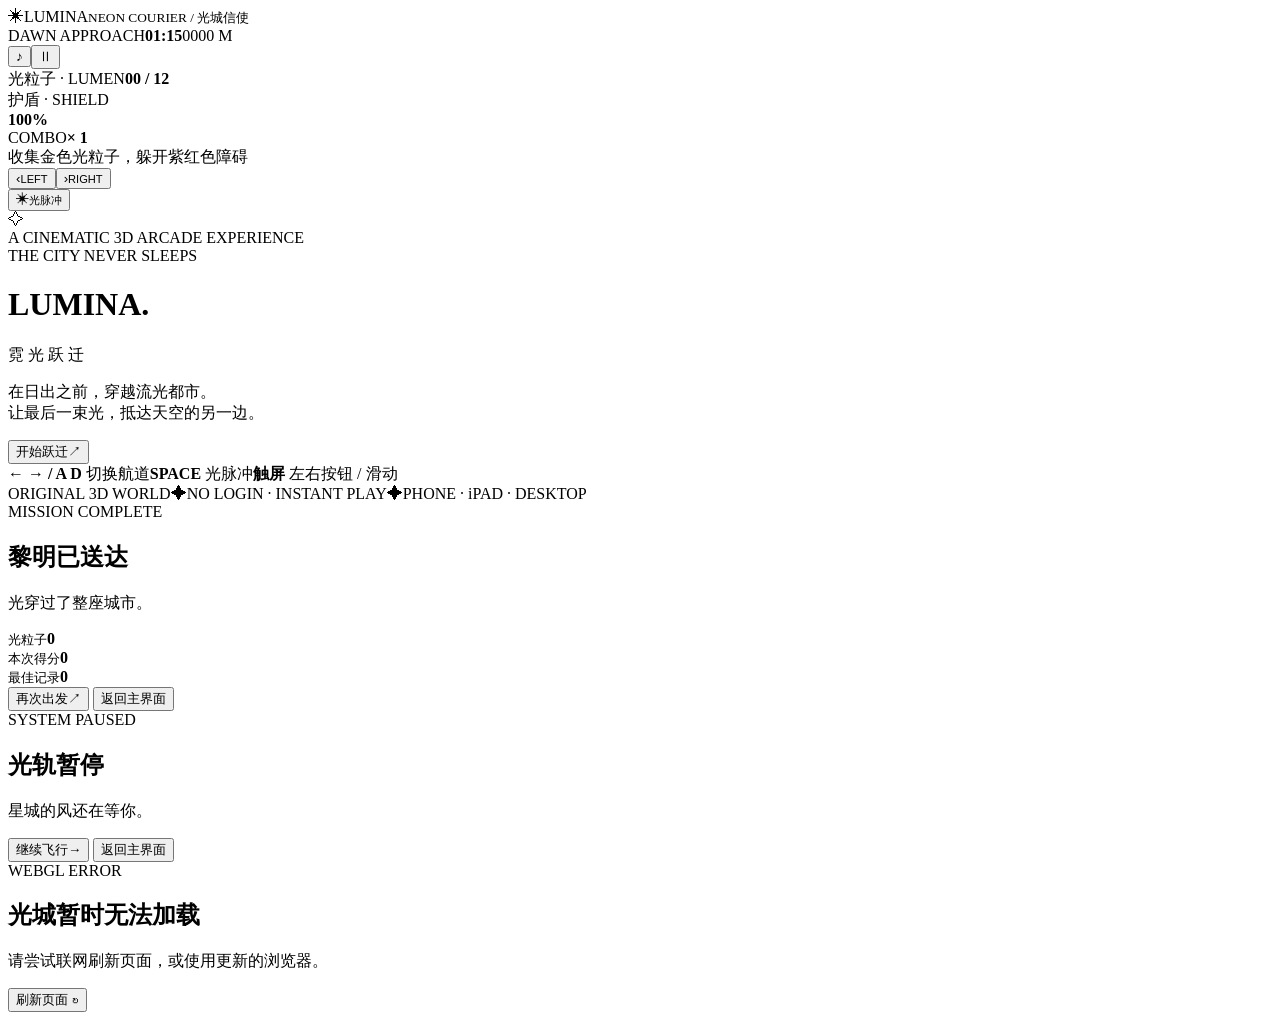
==== lumina-run/index.html @ 09c5398a "feat(lumina): cinematic responsive game shell" ====
<!doctype html>
<html lang="zh-CN">
<head>
<meta charset="utf-8">
<meta name="viewport" content="width=device-width,initial-scale=1,viewport-fit=cover,user-scalable=no">
<meta name="theme-color" content="#0c153e">
<meta name="description" content="LUMINA｜霓光跃迁：一款原创3D未来都市飞行小游戏。支持手机、iPad及电脑。">
<title>LUMINA — 霓光跃迁</title>
<link rel="stylesheet" href="./style.css">
</head>
<body>
<div id="world" aria-label="霓虹都市3D飞行场景"></div>
<div class="grain" aria-hidden="true"></div>
<div class="cinematic-bars" aria-hidden="true"></div>
<div id="impact" aria-hidden="true"></div>
<div id="hud" class="hidden">
  <div class="hud-top">
    <div class="hud-brand"><span class="brand-symbol">✳</span><span>LUMINA<small>NEON COURIER / 光城信使</small></span></div>
    <div class="hud-center"><span class="hud-kicker">DAWN APPROACH</span><strong id="timer">01:15</strong><span class="meters" id="distance">0000 M</span></div>
    <div class="hud-actions"><button id="sound" aria-label="切换声音" title="切换声音">♪</button><button id="pause" aria-label="暂停" title="暂停">Ⅱ</button></div>
  </div>
  <div class="hud-bottom">
    <div class="metrics">
      <div class="metric"><span class="metric-label">光粒子 · LUMEN</span><strong id="lumens">00 <span>/ 12</span></strong></div>
      <div class="metric vitality"><span class="metric-label">护盾 · SHIELD</span><div class="shield-track"><span id="shield-fill"></span></div><strong id="shield-num">100%</strong></div>
      <div class="metric combo"><span class="metric-label">COMBO</span><strong id="combo">× 1</strong></div>
    </div>
    <div class="progress"><div id="progress-fill"></div><div class="progress-light"></div></div>
  </div>
</div>
<div id="notification" class="hidden" aria-live="polite"></div>
<div id="hint" class="hidden" aria-live="polite">收集金色光粒子，躲开紫红色障碍</div>
<div id="touch" class="hidden" aria-label="手机操控按钮">
  <div class="direction"><button id="left" aria-label="向左变道"><span>‹</span><small>LEFT</small></button><button id="right" aria-label="向右变道"><span>›</span><small>RIGHT</small></button></div>
  <button id="pulse" aria-label="释放光脉冲"><span>✳</span><small>光脉冲</small><i id="pulse-ring"></i></button>
</div>
<div id="intro" class="overlay">
 <div class="intro-shine" aria-hidden="true"></div>
 <div class="intro-orbit" aria-hidden="true"><div class="orbit-a"></div><div class="orbit-b"></div><span>✧</span></div>
 <div class="intro-content">
  <div class="eyebrow"><i></i> A CINEMATIC 3D ARCADE EXPERIENCE <i></i></div>
  <div class="subtitle-top">THE CITY NEVER SLEEPS</div>
  <h1>LUM<span>I</span>NA<span class="dot">.</span></h1>
  <div class="cn-title">霓 光 跃 迁</div>
  <p class="story">在日出之前，穿越流光都市。<br>让最后一束光，抵达天空的另一边。</p>
  <button id="start" class="launch"><span>开始跃迁</span><span class="launch-arrow">↗</span></button>
  <div class="intro-guide"><span><b>← → / A D</b> 切换航道</span><span><b>SPACE</b> 光脉冲</span><span><b>触屏</b> 左右按钮 / 滑动</span></div>
  <div class="intro-footer"><span>ORIGINAL 3D WORLD</span><span class="sep">✦</span><span>NO LOGIN · INSTANT PLAY</span><span class="sep">✦</span><span>PHONE · iPAD · DESKTOP</span></div>
 </div>
</div>
<div id="result" class="overlay hidden">
 <div class="result-content">
  <span class="result-kicker" id="result-kicker">MISSION COMPLETE</span>
  <h2 id="result-title">黎明已送达</h2>
  <p id="result-desc">光穿过了整座城市。</p>
  <div class="result-stats">
    <div><small>光粒子</small><strong id="end-lumens">0</strong></div>
    <div><small>本次得分</small><strong id="end-score">0</strong></div>
    <div><small>最佳记录</small><strong id="end-best">0</strong></div>
  </div>
  <button class="launch" id="restart"><span>再次出发</span><span class="launch-arrow">↗</span></button>
  <button class="text-button" id="home">返回主界面</button>
 </div>
</div>
<div id="pause-screen" class="overlay hidden">
 <div class="pause-card">
  <div class="eyebrow">SYSTEM PAUSED</div><h2>光轨暂停</h2>
  <p>星城的风还在等你。</p>
  <button class="launch" id="resume"><span>继续飞行</span><span class="launch-arrow">→</span></button>
  <button class="text-button" id="quit">返回主界面</button>
 </div>
</div>
<div id="fatal" class="overlay hidden">
 <div class="pause-card"><div class="eyebrow">WEBGL ERROR</div><h2>光城暂时无法加载</h2><p id="fatal-message">请尝试联网刷新页面，或使用更新的浏览器。</p><button class="launch" onclick="location.reload()">刷新页面 ↻</button></div>
</div>
<script type="module" src="./game.js"></script>
</body>
</html>
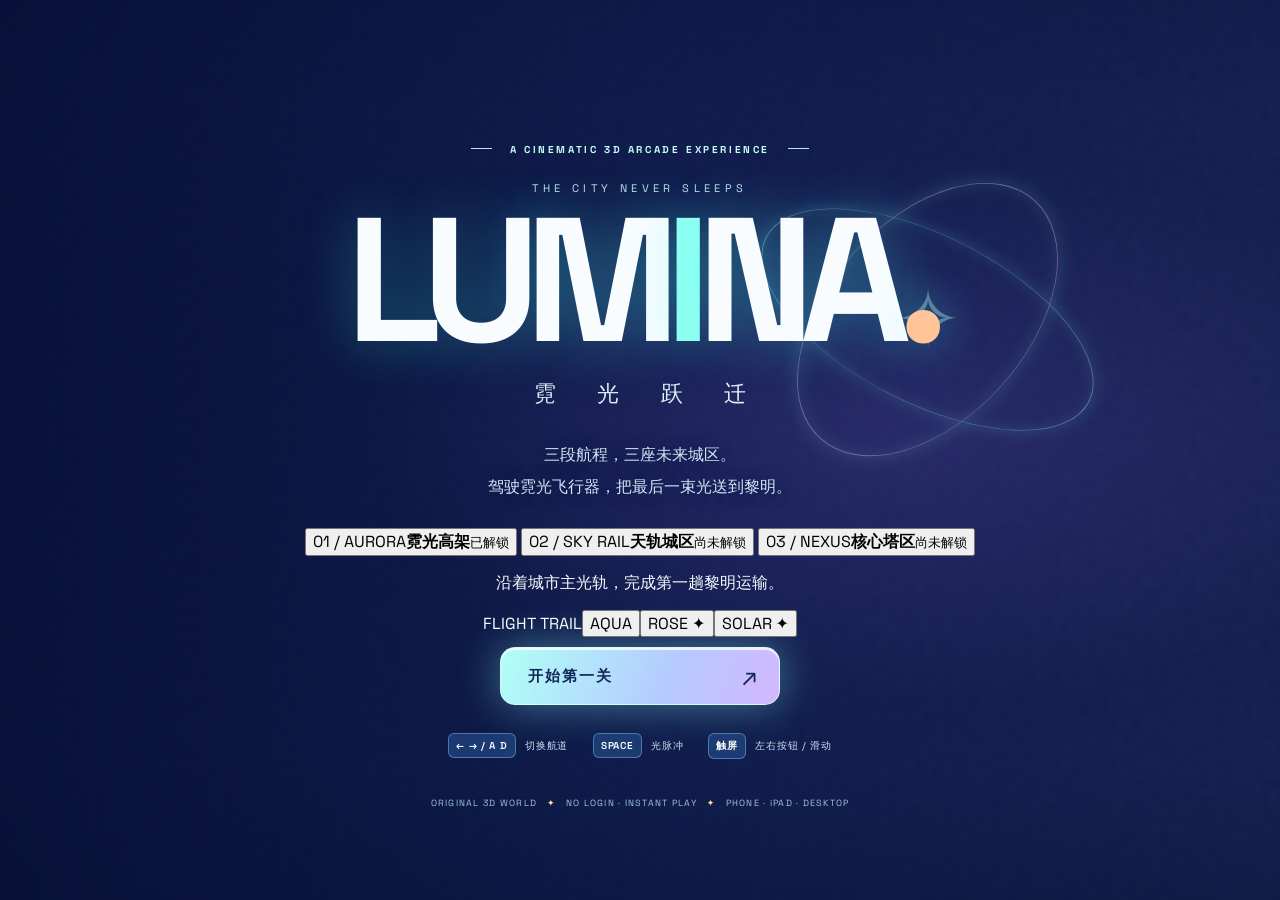
==== commit 6fb09128: "ui(lumina): level selection, mission rewards, S-rank panel and level continuation" ====
--- a/lumina-run/index.html
+++ b/lumina-run/index.html
@@ -16,7 +16,7 @@
 <div id="hud" class="hidden">
   <div class="hud-top">
     <div class="hud-brand"><span class="brand-symbol">✳</span><span>LUMINA<small>NEON COURIER / 光城信使</small></span></div>
-    <div class="hud-center"><span class="hud-kicker">DAWN APPROACH</span><strong id="timer">01:15</strong><span class="meters" id="distance">0000 M</span></div>
+    <div class="hud-center"><span class="hud-kicker" id="district-name">01 / AURORA CAUSEWAY</span><strong id="timer">01:15</strong><span class="meters" id="distance">0000 M</span></div>
     <div class="hud-actions"><button id="sound" aria-label="切换声音" title="切换声音">♪</button><button id="pause" aria-label="暂停" title="暂停">Ⅱ</button></div>
   </div>
   <div class="hud-bottom">
@@ -42,8 +42,15 @@
   <div class="subtitle-top">THE CITY NEVER SLEEPS</div>
   <h1>LUM<span>I</span>NA<span class="dot">.</span></h1>
   <div class="cn-title">霓 光 跃 迁</div>
-  <p class="story">在日出之前，穿越流光都市。<br>让最后一束光，抵达天空的另一边。</p>
-  <button id="start" class="launch"><span>开始跃迁</span><span class="launch-arrow">↗</span></button>
+  <p class="story">三段航程，三座未来城区。<br>驾驶霓光飞行器，把最后一束光送到黎明。</p>
+  <div id="stage-select" class="stage-select" aria-label="选择游戏关卡">
+    <button class="stage-card is-selected" data-stage="0"><span>01 / AURORA</span><strong>霓光高架</strong><small>已解锁</small></button>
+    <button class="stage-card" data-stage="1"><span>02 / SKY RAIL</span><strong>天轨城区</strong><small>尚未解锁</small></button>
+    <button class="stage-card" data-stage="2"><span>03 / NEXUS</span><strong>核心塔区</strong><small>尚未解锁</small></button>
+  </div>
+  <p id="stage-story" class="stage-story">沿着城市主光轨，完成第一趟黎明运输。</p>
+  <div class="trail-picker" aria-label="选择飞行器尾迹"><span>FLIGHT TRAIL</span><button data-trail="aqua" class="active">AQUA</button><button data-trail="rose">ROSE ✦</button><button data-trail="solar">SOLAR ✦</button></div>
+  <button id="start" class="launch"><span id="launch-label">开始第一关</span><span class="launch-arrow">↗</span></button>
   <div class="intro-guide"><span><b>← → / A D</b> 切换航道</span><span><b>SPACE</b> 光脉冲</span><span><b>触屏</b> 左右按钮 / 滑动</span></div>
   <div class="intro-footer"><span>ORIGINAL 3D WORLD</span><span class="sep">✦</span><span>NO LOGIN · INSTANT PLAY</span><span class="sep">✦</span><span>PHONE · iPAD · DESKTOP</span></div>
  </div>
@@ -51,14 +58,18 @@
 <div id="result" class="overlay hidden">
  <div class="result-content">
   <span class="result-kicker" id="result-kicker">MISSION COMPLETE</span>
+  <div class="level-stars" id="end-stars">☆ ☆ ☆</div>
+  <div class="rank" id="end-rank">A</div>
   <h2 id="result-title">黎明已送达</h2>
   <p id="result-desc">光穿过了整座城市。</p>
   <div class="result-stats">
     <div><small>光粒子</small><strong id="end-lumens">0</strong></div>
     <div><small>本次得分</small><strong id="end-score">0</strong></div>
+    <div><small>通关奖励</small><strong id="end-reward">—</strong></div>
     <div><small>最佳记录</small><strong id="end-best">0</strong></div>
   </div>
-  <button class="launch" id="restart"><span>再次出发</span><span class="launch-arrow">↗</span></button>
+  <button class="launch hidden" id="next-stage"><span>前往下一关</span><span class="launch-arrow">↗</span></button>
+  <button class="launch secondary-launch" id="restart"><span>重试本关</span><span class="launch-arrow">↻</span></button>
   <button class="text-button" id="home">返回主界面</button>
  </div>
 </div>
--- a/lumina-run/style.css
+++ b/lumina-run/style.css
@@ -0,0 +1,9 @@
+@import url('https://fonts.googleapis.com/css2?family=Space+Grotesk:wght@400;500;600;700&display=swap');
+:root{--white:#f8fcff;--cyan:#8cfff5;--gold:#ffe7b2;--pink:#ff8bcd;--ink:#081333;--mid:#162c60;--glass:rgba(19,35,80,.39)}
+*{box-sizing:border-box}html,body{margin:0;width:100%;height:100%;overflow:hidden;background:#131b4e;color:var(--white);font-family:'Space Grotesk',system-ui,-apple-system,'PingFang SC','Microsoft YaHei',sans-serif;user-select:none;-webkit-user-select:none}button{font:inherit;cursor:pointer;touch-action:manipulation;-webkit-tap-highlight-color:transparent}button:focus-visible{outline:2px solid #fff;outline-offset:4px}.hidden{display:none!important}#world{position:fixed;inset:0}#world canvas{width:100%;height:100%;display:block;touch-action:none}.grain{position:fixed;inset:0;pointer-events:none;z-index:2;opacity:.08;background-image:url("data:image/svg+xml,%3Csvg viewBox='0 0 180 180' xmlns='http://www.w3.org/2000/svg'%3E%3Cfilter id='n'%3E%3CfeTurbulence type='fractalNoise' baseFrequency='.55' numOctaves='3' stitchTiles='stitch'/%3E%3C/filter%3E%3Crect width='180' height='180' filter='url(%23n)' opacity='.75'/%3E%3C/svg%3E")}.cinematic-bars{position:fixed;inset:0;pointer-events:none;z-index:3;background:linear-gradient(180deg,rgba(8,18,58,.28),transparent 12%,transparent 85%,rgba(7,18,46,.38))}#impact{position:fixed;inset:0;pointer-events:none;z-index:29;opacity:0;background:radial-gradient(ellipse,rgba(255,78,165,.17),rgba(254,61,124,.54));transition:opacity .22s}#impact.on{opacity:1}#hud{position:fixed;inset:0;z-index:10;pointer-events:none;display:flex;flex-direction:column;justify-content:space-between;padding:clamp(13px,2.5vw,32px) clamp(14px,3.5vw,54px) max(20px,env(safe-area-inset-bottom))}#hud button{pointer-events:auto}.hud-top{display:flex;justify-content:space-between;align-items:flex-start;gap:15px}.hud-brand{display:flex;align-items:center;gap:10px;text-shadow:0 2px 14px #163478;font-size:clamp(17px,2.5vw,28px);letter-spacing:.18em;font-weight:700}.hud-brand small{display:block;font-size:9px;letter-spacing:.22em;font-weight:500;color:#bedaf1;margin-top:3px}.brand-symbol{font-size:32px;color:var(--cyan);text-shadow:0 0 22px #66fff8}.hud-center{text-align:center;display:flex;flex-direction:column;align-items:center;gap:1px;background:rgba(17,33,77,.25);border:1px solid rgba(180,241,255,.16);padding:8px 28px 10px;border-radius:14px;backdrop-filter:blur(10px)}.hud-kicker{font-size:9px;letter-spacing:.28em;color:#ccefff}.hud-center strong{font-size:clamp(22px,3vw,39px);font-variant-numeric:tabular-nums;line-height:1.08}.meters{font-size:10px;letter-spacing:.2em;color:#b5dbe8}.hud-actions{display:flex;gap:8px}.hud-actions button{width:45px;height:45px;border-radius:12px;border:1px solid rgba(185,237,255,.42);color:white;background:rgba(17,38,86,.47);backdrop-filter:blur(12px);font-size:20px;transition:.2s}.hud-actions button:hover{background:rgba(89,135,185,.5)}.hud-bottom{width:min(720px,100%);align-self:center}.metrics{display:flex;justify-content:space-between;align-items:end;gap:15px;padding:0 6px 15px}.metric{min-width:70px;display:flex;flex-direction:column;gap:7px;text-shadow:0 2px 9px #0b2458}.metric-label{font-size:10px;letter-spacing:.16em;color:#d3e4fa;white-space:nowrap}.metric strong{font-size:23px;font-variant-numeric:tabular-nums}.metric strong span{font-size:12px;color:#cce5ed}.vitality{min-width:180px}.shield-track{width:100%;height:7px;border-radius:10px;overflow:hidden;background:rgba(10,25,60,.52);border:1px solid rgba(181,241,255,.36)}#shield-fill{display:block;height:100%;width:100%;background:linear-gradient(90deg,#62d4ff,#b9fff5);box-shadow:0 0 15px #9fffff;transition:width .26s}.vitality strong{font-size:14px}.combo strong{color:#ffdc93}.progress{height:4px;position:relative;background:rgba(15,41,82,.66);border-radius:5px;box-shadow:0 0 14px rgba(112,242,255,.22)}#progress-fill{width:0;height:100%;background:linear-gradient(90deg,#73dfff,#91fff5,#ffe6c2);border-radius:5px;box-shadow:0 0 17px #a4fff5}.progress-light{position:absolute;top:-2px;bottom:-2px;left:0;width:6px;filter:blur(2px);background:white;box-shadow:0 0 19px white;transform:translateX(-50%)}#notification{z-index:18;position:fixed;top:24%;left:50%;transform:translateX(-50%);width:max-content;max-width:92vw;padding:10px 25px;text-align:center;border:1px solid rgba(153,255,255,.6);border-radius:90px;box-shadow:0 0 45px rgba(72,255,253,.2);background:rgba(18,43,91,.55);backdrop-filter:blur(14px);font-size:13px;letter-spacing:.11em}#hint{position:fixed;z-index:8;top:18%;left:50%;transform:translateX(-50%);font-size:11px;letter-spacing:.16em;color:#e0f5ff;text-shadow:0 0 18px #1d93cf;text-align:center;pointer-events:none;white-space:nowrap}
+.overlay{position:fixed;inset:0;z-index:25;display:grid;place-items:center;text-align:center;overflow-y:auto;overflow-x:hidden;padding:25px 20px env(safe-area-inset-bottom);background:linear-gradient(90deg,rgba(5,15,46,.82),rgba(6,22,64,.43) 54%,rgba(10,30,84,.25));backdrop-filter:blur(5px)}#intro{background:linear-gradient(90deg,rgba(6,16,54,.87),rgba(8,26,72,.44) 52%,rgba(19,47,92,.14));backdrop-filter:blur(2.5px)}.intro-content{position:relative;z-index:2;max-width:800px;padding-top:3vh}.eyebrow{font-size:10px;font-weight:700;letter-spacing:.26em;color:#c7fdf8}.eyebrow i{display:inline-block;width:21px;height:1px;background:#b7eaf1;vertical-align:middle;margin:0 12px 3px}.subtitle-top{font-size:11px;letter-spacing:.4em;color:#bfe1eb;margin:25px 0 0}h1{font-size:clamp(72px,16vw,176px);letter-spacing:-.085em;line-height:.97;font-weight:700;text-shadow:0 0 55px rgba(69,255,243,.33);margin:0}.intro-content h1 span:not(.dot){color:#8ffff2}.intro-content h1 .dot{color:#ffc599}.cn-title{letter-spacing:.8em;margin-top:14px;font-size:clamp(14px,2.2vw,22px);text-indent:.8em;color:#e0f1fa}.story{font-size:clamp(13px,1.6vw,16px);line-height:2;color:#d2e4f5;margin:30px 0 25px;text-shadow:0 1px 15px #051a42}.launch{display:flex;align-items:center;justify-content:space-between;margin:10px auto;min-width:min(280px,88vw);height:58px;padding:0 20px 0 27px;border:1px solid rgba(225,255,252,.85);border-radius:15px;background:linear-gradient(110deg,#b1fff6,#b5caff 60%,#d2b7ff);color:#12285a;font-weight:700;letter-spacing:.14em;font-size:15px;box-shadow:0 0 42px rgba(133,250,255,.42),inset 0 2px 1px rgba(255,255,255,.8);transition:transform .23s,box-shadow .23s}.launch:hover{transform:translateY(-3px);box-shadow:0 0 60px #8ffef1a3}.launch:active{transform:translateY(1px)}.launch-arrow{font-size:25px;font-weight:400}.intro-guide{display:flex;flex-wrap:wrap;justify-content:center;gap:10px 25px;margin-top:28px;font-size:10px;letter-spacing:.07em;color:#cbdff1}.intro-guide b{color:#fff;background:#254c88aa;border:1px solid #9de5ff5f;border-radius:6px;padding:5px 7px;display:inline-block;margin-right:6px;font-weight:600}.intro-footer{display:flex;flex-wrap:wrap;justify-content:center;gap:10px;position:relative;margin-top:38px;font-size:9px;letter-spacing:.14em;color:#a3c3da}.intro-footer .sep{color:#ffe1a0}.intro-orbit{position:absolute;right:11vw;top:12vh;width:min(33vw,460px);aspect-ratio:1;border-radius:50%;opacity:.4;pointer-events:none;animation:orbitIdle 36s linear infinite}.intro-orbit>span{font-size:80px;display:grid;place-items:center;height:100%;color:#b8fff9;text-shadow:0 0 38px #75fff2}.orbit-a,.orbit-b{position:absolute;inset:7%;border:1px solid #9effff;border-radius:50%;box-shadow:0 0 25px #80ffff65,inset 0 0 22px #93f6ff48;transform:rotate(27deg) scaleY(.46)}.orbit-b{inset:12%;border-color:#ffc2ef;transform:rotate(-48deg) scaleY(.62)}@keyframes orbitIdle{to{transform:rotate(360deg)}}.intro-shine{position:absolute;inset:0;background:radial-gradient(ellipse at 70% 48%,rgba(163,112,255,.15),transparent 42%);pointer-events:none}
+#result{background:linear-gradient(135deg,rgba(15,29,79,.82),rgba(73,41,111,.63));backdrop-filter:blur(8px)}.result-content,.pause-card{width:min(520px,95vw);padding:45px 35px;border-radius:24px;background:linear-gradient(145deg,rgba(37,66,127,.62),rgba(37,40,91,.5));border:1px solid rgba(182,252,255,.43);box-shadow:0 25px 110px #070e4e9c,0 0 50px #5ad2ff30;backdrop-filter:blur(24px)}.result-kicker{font-size:11px;letter-spacing:.3em;color:#b5fff6}.result-content h2,.pause-card h2{font-size:clamp(30px,5vw,58px);margin:12px 0 10px;font-weight:700}.result-content p,.pause-card p{font-size:14px;color:#d2e7f5;line-height:1.8}.result-stats{display:flex;justify-content:space-around;margin:33px 0;gap:10px}.result-stats>div{display:flex;flex-direction:column;gap:7px}.result-stats small{font-size:10px;letter-spacing:.15em;color:#c7d9ea}.result-stats strong{font-size:29px;color:#a7fff9;font-variant-numeric:tabular-nums}.text-button{margin:14px auto 0;background:none;border:0;color:#d7eff6;letter-spacing:.16em;text-decoration:underline;text-underline-offset:5px;padding:12px 20px}.pause-card h2{font-size:43px}
+#touch{position:fixed;z-index:12;inset:auto 0 32px;display:flex;align-items:flex-end;justify-content:space-between;padding:0 max(18px,env(safe-area-inset-right)) max(0px,env(safe-area-inset-bottom)) max(18px,env(safe-area-inset-left));pointer-events:none}.direction{display:flex;gap:12px}#touch button{pointer-events:auto;position:relative;display:flex;flex-direction:column;justify-content:center;align-items:center;gap:0;width:70px;height:70px;border-radius:20px;border:1px solid rgba(179,251,255,.8);color:white;background:linear-gradient(155deg,rgba(60,122,189,.62),rgba(35,55,120,.6));backdrop-filter:blur(14px);box-shadow:0 0 26px #6bfafa40,inset 0 1px 3px #ffffff50}#touch button span{font-size:35px;line-height:.8;font-weight:400}#touch button small{font-size:8px;letter-spacing:.12em;margin-top:7px;color:#e1f4ff}#touch #pulse{height:84px;width:84px;border-radius:50%;border-color:#ffe1b7;box-shadow:0 0 35px #ffe4c73c}#pulse span{color:#ffeaca;font-size:32px!important}#pulse small{font-size:10px!important}#pulse-ring{pointer-events:none;position:absolute;inset:5px;border:2px dashed #e4e0ffc0;border-radius:50%;transition:opacity .3s}#pulse.cooling{opacity:.5}
+@media(pointer:fine){#touch{display:none!important}}@media(max-width:700px){#hud{padding:12px 14px max(16px,env(safe-area-inset-bottom))}.hud-brand{font-size:14px;gap:5px}.brand-symbol{font-size:24px}.hud-brand small{font-size:6px;letter-spacing:.12em}.hud-center{padding:7px 12px}.hud-kicker{font-size:7px}.hud-center strong{font-size:21px}.meters{font-size:8px}.hud-actions button{height:34px;width:34px;font-size:17px}.metrics{gap:6px;padding-bottom:10px}.metric-label{font-size:8px}.metric strong{font-size:18px}.vitality{min-width:110px}.vitality strong{font-size:12px}.combo{display:none}.hud-bottom{margin-bottom:105px}#hint{top:17%;font-size:10px;max-width:95vw;white-space:normal}.intro-content{padding-top:0}.intro-content h1{font-size:clamp(65px,16vw,120px)}.eyebrow{font-size:8px;letter-spacing:.12em}.eyebrow i{margin:0 5px 3px;width:12px}.intro-orbit{right:-17vw;top:15vh;opacity:.25;width:77vw}.intro-footer{font-size:7px}.intro-guide{gap:13px;font-size:9px}.story{margin:25px 0 22px}#touch{bottom:18px}.direction{gap:8px}#touch button{height:63px;width:63px;border-radius:17px}#touch #pulse{height:71px;width:71px}.result-content,.pause-card{padding:34px 22px}.hud-actions{gap:4px}}
+@media(max-height:550px){.intro-content h1{font-size:clamp(65px,14vh,110px)}.story{margin:8px 0}.subtitle-top{margin:8px 0}.cn-title{margin-top:5px}.intro-guide{margin-top:12px}.intro-footer{margin-top:10px}.launch{height:48px}.hud-bottom{margin-bottom:0}.metrics{padding-bottom:5px}#touch{bottom:6px}#touch button{width:55px;height:55px}#touch #pulse{width:65px;height:65px}#notification{top:23%}}
+@media(prefers-reduced-motion:reduce){*,*:before,*:after{animation-duration:.001ms!important;transition-duration:.001ms!important}}
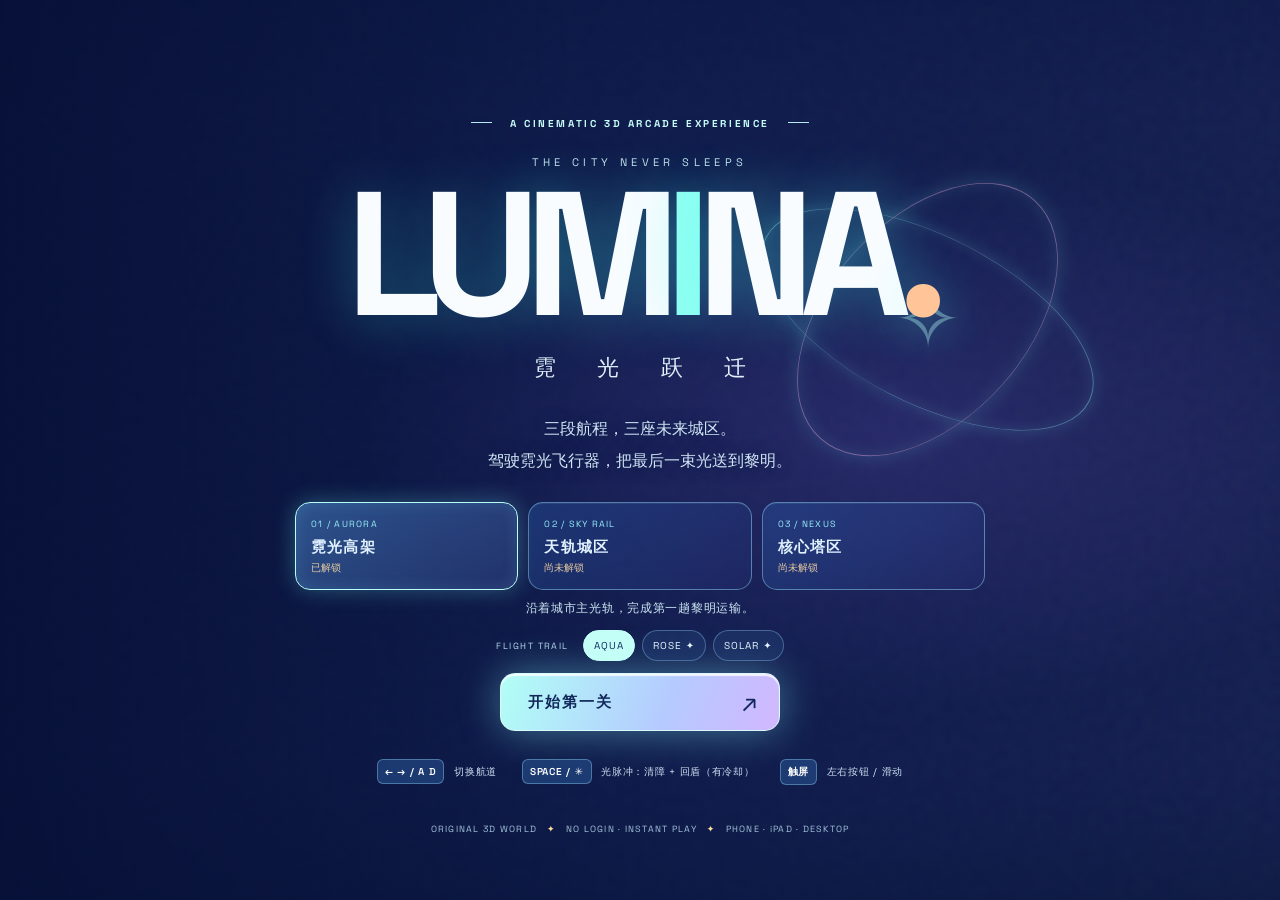
==== commit 80a6475f: "ui: explain light pulse and display readiness, add on-screen blast layers" ====
--- a/lumina-run/index.html
+++ b/lumina-run/index.html
@@ -13,6 +13,7 @@
 <div class="grain" aria-hidden="true"></div>
 <div class="cinematic-bars" aria-hidden="true"></div>
 <div id="impact" aria-hidden="true"></div>
+<div id="pulse-fx" aria-hidden="true"><span class="pulse-wave pulse-wave-one"></span><span class="pulse-wave pulse-wave-two"></span><span class="pulse-gleam"></span></div>
 <div id="hud" class="hidden">
   <div class="hud-top">
     <div class="hud-brand"><span class="brand-symbol">✳</span><span>LUMINA<small>NEON COURIER / 光城信使</small></span></div>
@@ -29,10 +30,10 @@
   </div>
 </div>
 <div id="notification" class="hidden" aria-live="polite"></div>
-<div id="hint" class="hidden" aria-live="polite">收集金色光粒子，躲开紫红色障碍</div>
+<div id="hint" class="hidden" aria-live="polite">✳ 光脉冲：清除前方所有航道的障碍，并回复20%护盾</div>
 <div id="touch" class="hidden" aria-label="手机操控按钮">
   <div class="direction"><button id="left" aria-label="向左变道"><span>‹</span><small>LEFT</small></button><button id="right" aria-label="向右变道"><span>›</span><small>RIGHT</small></button></div>
-  <button id="pulse" aria-label="释放光脉冲"><span>✳</span><small>光脉冲</small><i id="pulse-ring"></i></button>
+  <div class="pulse-stack"><div id="pulse-legend" class="pulse-legend">清障 + 回盾</div><button id="pulse" aria-label="光脉冲：清除前方障碍并回复20%护盾"><span>✳</span><small>光脉冲</small><b id="pulse-charge">READY</b><i id="pulse-ring"></i></button></div>
 </div>
 <div id="intro" class="overlay">
  <div class="intro-shine" aria-hidden="true"></div>
@@ -51,7 +52,7 @@
   <p id="stage-story" class="stage-story">沿着城市主光轨，完成第一趟黎明运输。</p>
   <div class="trail-picker" aria-label="选择飞行器尾迹"><span>FLIGHT TRAIL</span><button data-trail="aqua" class="active">AQUA</button><button data-trail="rose">ROSE ✦</button><button data-trail="solar">SOLAR ✦</button></div>
   <button id="start" class="launch"><span id="launch-label">开始第一关</span><span class="launch-arrow">↗</span></button>
-  <div class="intro-guide"><span><b>← → / A D</b> 切换航道</span><span><b>SPACE</b> 光脉冲</span><span><b>触屏</b> 左右按钮 / 滑动</span></div>
+  <div class="intro-guide"><span><b>← → / A D</b> 切换航道</span><span><b>SPACE / ✳</b> 光脉冲：清障 + 回盾（有冷却）</span><span><b>触屏</b> 左右按钮 / 滑动</span></div>
   <div class="intro-footer"><span>ORIGINAL 3D WORLD</span><span class="sep">✦</span><span>NO LOGIN · INSTANT PLAY</span><span class="sep">✦</span><span>PHONE · iPAD · DESKTOP</span></div>
  </div>
 </div>
@@ -76,7 +77,7 @@
 <div id="pause-screen" class="overlay hidden">
  <div class="pause-card">
   <div class="eyebrow">SYSTEM PAUSED</div><h2>光轨暂停</h2>
-  <p>星城的风还在等你。</p>
+  <p>星城的风还在等你。</p><p class="pulse-explainer"><strong>✳ 光脉冲</strong>：一次清除前方约100米内三条航道的无人机，并恢复20%护盾。使用后需要冷却。屏幕震动与音效会提示释放效果。</p>
   <button class="launch" id="resume"><span>继续飞行</span><span class="launch-arrow">→</span></button>
   <button class="text-button" id="quit">返回主界面</button>
  </div>
--- a/lumina-run/style.css
+++ b/lumina-run/style.css
@@ -7,3 +7,76 @@
 @media(pointer:fine){#touch{display:none!important}}@media(max-width:700px){#hud{padding:12px 14px max(16px,env(safe-area-inset-bottom))}.hud-brand{font-size:14px;gap:5px}.brand-symbol{font-size:24px}.hud-brand small{font-size:6px;letter-spacing:.12em}.hud-center{padding:7px 12px}.hud-kicker{font-size:7px}.hud-center strong{font-size:21px}.meters{font-size:8px}.hud-actions button{height:34px;width:34px;font-size:17px}.metrics{gap:6px;padding-bottom:10px}.metric-label{font-size:8px}.metric strong{font-size:18px}.vitality{min-width:110px}.vitality strong{font-size:12px}.combo{display:none}.hud-bottom{margin-bottom:105px}#hint{top:17%;font-size:10px;max-width:95vw;white-space:normal}.intro-content{padding-top:0}.intro-content h1{font-size:clamp(65px,16vw,120px)}.eyebrow{font-size:8px;letter-spacing:.12em}.eyebrow i{margin:0 5px 3px;width:12px}.intro-orbit{right:-17vw;top:15vh;opacity:.25;width:77vw}.intro-footer{font-size:7px}.intro-guide{gap:13px;font-size:9px}.story{margin:25px 0 22px}#touch{bottom:18px}.direction{gap:8px}#touch button{height:63px;width:63px;border-radius:17px}#touch #pulse{height:71px;width:71px}.result-content,.pause-card{padding:34px 22px}.hud-actions{gap:4px}}
 @media(max-height:550px){.intro-content h1{font-size:clamp(65px,14vh,110px)}.story{margin:8px 0}.subtitle-top{margin:8px 0}.cn-title{margin-top:5px}.intro-guide{margin-top:12px}.intro-footer{margin-top:10px}.launch{height:48px}.hud-bottom{margin-bottom:0}.metrics{padding-bottom:5px}#touch{bottom:6px}#touch button{width:55px;height:55px}#touch #pulse{width:65px;height:65px}#notification{top:23%}}
 @media(prefers-reduced-motion:reduce){*,*:before,*:after{animation-duration:.001ms!important;transition-duration:.001ms!important}}
+
+/* LUMINA 2.0 — staged game design and mobile ergonomic controls */
+:root{--s2-primary:#bbfff6;--s2-line:#80e6ff}
+.stage-select{display:grid;grid-template-columns:repeat(3,minmax(0,1fr));gap:10px;margin:15px auto 10px;width:min(690px,92vw)}
+.stage-card{position:relative;text-align:left;min-height:88px;padding:13px 15px 12px;border:1px solid rgba(158,231,255,.44);border-radius:15px;color:#e0f2ff;background:linear-gradient(140deg,rgba(38,79,151,.5),rgba(33,42,104,.56));backdrop-filter:blur(15px);box-shadow:inset 0 1px 0 #a6deff18;transition:border-color .2s,background .2s,transform .2s}
+.stage-card:hover:not(:disabled){transform:translateY(-3px);border-color:#b8ffff}
+.stage-card.is-selected{border-color:#b8fff8;box-shadow:0 0 22px #70fffa48,inset 0 0 15px #78e6ff21;background:linear-gradient(145deg,rgba(65,115,180,.67),rgba(44,61,122,.68))}
+.stage-card:disabled{opacity:.5;cursor:default}
+.stage-card span{display:block;font-size:9px;letter-spacing:.14em;color:#97eefa}
+.stage-card strong{display:block;font-weight:600;font-size:15px;letter-spacing:.08em;margin:7px 0 4px}
+.stage-card small{display:block;font-size:10px;color:#e7cba3}
+.stage-story{font-size:12px;color:#cce7f4;letter-spacing:.06em;margin:8px auto 12px;min-height:18px}
+.trail-picker{display:flex;justify-content:center;align-items:center;gap:7px;flex-wrap:wrap;margin:10px 0 12px}
+.trail-picker span{font-size:9px;letter-spacing:.16em;color:#b2d7ea;margin-right:7px}
+.trail-picker button{min-height:31px;padding:4px 10px;border-radius:50px;border:1px solid #87bde766;background:#20396e99;color:#e5f5fe;font-size:10px;letter-spacing:.1em}
+.trail-picker button.active{color:#112f65;background:#c4fff7;border-color:#c4fff7}
+.trail-picker button:disabled{opacity:.52;cursor:not-allowed}
+.secondary-launch{background:rgba(37,58,117,.52);border-color:#94d7ef;color:#e3f9ff;box-shadow:0 0 18px #90cfff1b}
+.level-stars{font-size:24px;letter-spacing:.3em;color:#ffe3a6;margin:12px 0 3px;text-shadow:0 0 17px #ffd8a68a}
+.rank{position:relative;width:77px;height:77px;display:grid;place-items:center;margin:13px auto 3px;border-radius:50%;border:2px solid #b9fff4;color:#f9ffff;font-family:Georgia,serif;font-style:italic;font-size:48px;text-shadow:0 0 23px #84fcff;box-shadow:0 0 30px #95fff74a,inset 0 0 22px #9af8ff37}
+.result-stats{margin:17px 0}
+#touch{position:fixed;inset:auto 0 0;height:206px;display:block;pointer-events:none;padding:0!important}
+#touch .direction{display:contents}
+#touch #left,#touch #right{position:absolute;bottom:calc(22px + env(safe-area-inset-bottom));top:auto}
+#touch #left{left:max(17px,env(safe-area-inset-left))}
+#touch #right{right:max(17px,env(safe-area-inset-right))}
+#touch #pulse{position:absolute;bottom:calc(107px + env(safe-area-inset-bottom));right:max(17px,env(safe-area-inset-right))}
+#touch button{touch-action:none}
+#touch button:active{transform:scale(.96);filter:brightness(1.3)}
+#touch #pulse:after{content:"";position:absolute;inset:-7px;border:1px solid #ffddb0a8;border-radius:50%;box-shadow:0 0 23px #fff5c542;pointer-events:none}
+.hud-center{border:1px solid #cdf3ff6b;box-shadow:0 0 22px #80e1ff23,inset 0 0 18px #9adfff16}
+.hud-brand{filter:drop-shadow(0 0 14px #9cfff74e)}
+#progress-fill{box-shadow:0 0 24px #b2fff9}
+.metric strong{filter:drop-shadow(0 0 8px #e5faff4e)}
+#notification{animation:noticePop .2s ease-out}
+@keyframes noticePop{from{opacity:0;transform:translate(-50%,13px) scale(.9)}to{opacity:1;transform:translate(-50%,0) scale(1)}}
+@media(max-width:700px){
+ .stage-select{gap:5px;width:min(98vw,560px)}
+ .stage-card{min-height:75px;padding:9px 7px;border-radius:9px}
+ .stage-card span{font-size:7px}
+ .stage-card strong{font-size:11px;white-space:nowrap}
+ .stage-card small{font-size:8px}
+ .trail-picker{margin:6px auto}
+ .trail-picker span{font-size:8px}
+ .trail-picker button{font-size:8px;padding:4px 8px}
+ .stage-story{font-size:10px}
+ #touch #left,#touch #right{bottom:calc(16px + env(safe-area-inset-bottom))}
+ #touch #pulse{bottom:calc(94px + env(safe-area-inset-bottom))}
+ #hud .hud-bottom{margin-bottom:113px}
+ .result-stats strong{font-size:20px}
+}
+@media(max-height:600px){
+ #intro .intro-content{padding-top:12px}
+ #intro .subtitle-top{margin-top:5px}
+ #intro h1{font-size:clamp(48px,12vh,82px)}
+ #intro .story{margin:7px auto;font-size:11px}
+ #intro .cn-title{margin-top:2px}
+ #intro .stage-select{margin:8px auto 5px}
+ #intro .stage-card{min-height:57px;padding:6px 8px}
+ #intro .stage-card strong{margin:2px 0;font-size:11px}
+ #intro .intro-guide,#intro .intro-footer{margin-top:6px}
+ #intro .launch{height:42px;margin:5px auto}
+ #touch #pulse{bottom:calc(77px + env(safe-area-inset-bottom))}
+ #touch #left,#touch #right{bottom:calc(10px + env(safe-area-inset-bottom))}
+ #hud .hud-bottom{margin-bottom:0}
+}
+@media(max-width:390px){.stage-card strong{font-size:10px}.intro-guide{display:none}.intro-content h1{font-size:65px}}
+
+/* Portrait gameplay: give HUD a safe zone above the stacked action buttons. */
+@media(max-width:700px) and (orientation:portrait){
+ #hud .hud-bottom{margin-bottom:205px!important}
+ #hint{top:15%;font-size:10px}
+}
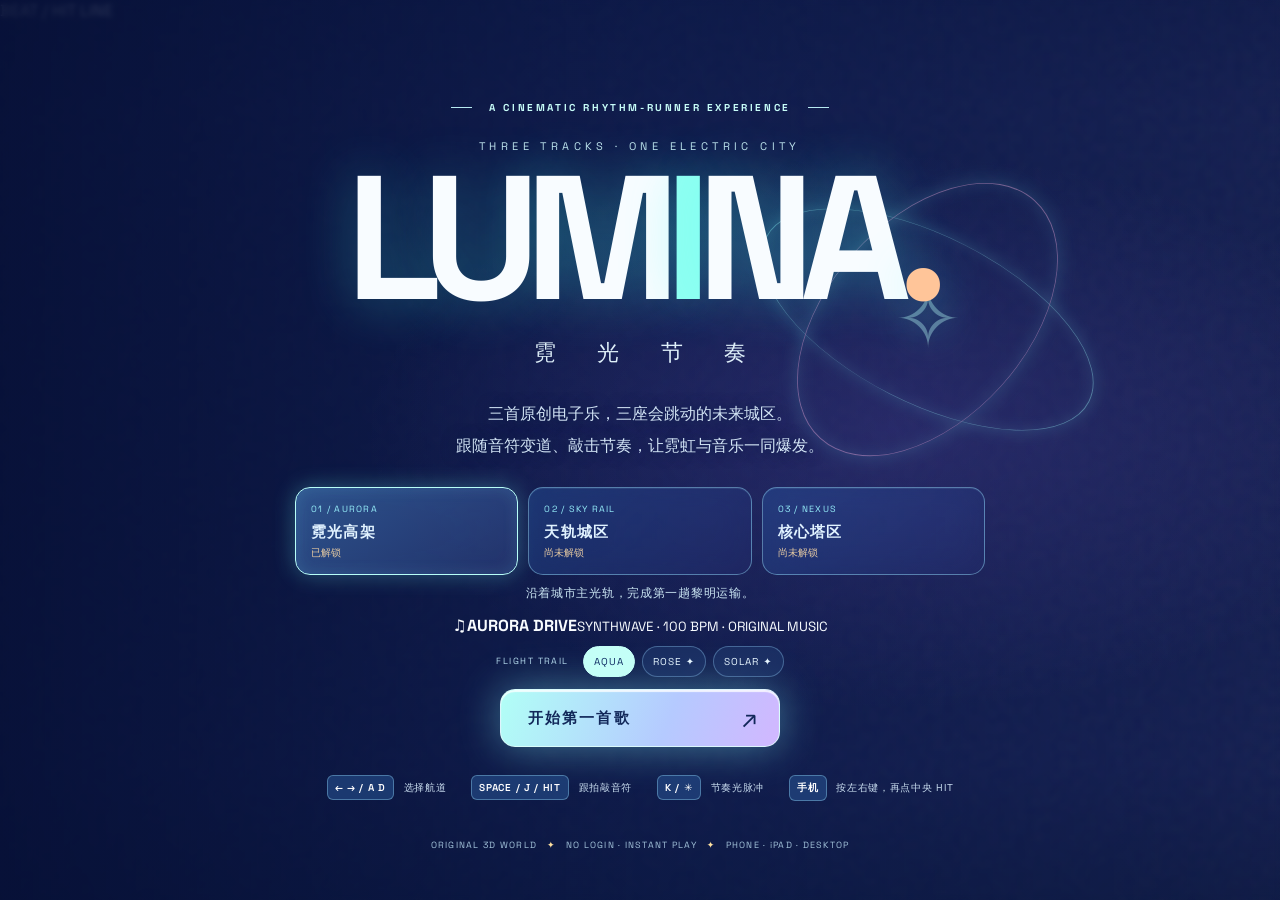
==== commit c42ce43f: "ui(beatshift): rhythm-game title, track selector, judgement HUD and HIT control" ====
--- a/lumina-run/index.html
+++ b/lumina-run/index.html
@@ -4,8 +4,8 @@
 <meta charset="utf-8">
 <meta name="viewport" content="width=device-width,initial-scale=1,viewport-fit=cover,user-scalable=no">
 <meta name="theme-color" content="#0c153e">
-<meta name="description" content="LUMINA｜霓光跃迁：一款原创3D未来都市飞行小游戏。支持手机、iPad及电脑。">
-<title>LUMINA — 霓光跃迁</title>
+<meta name="description" content="LUMINA BEATSHIFT：三首原创电子乐、音符判定、3D霓虹都市、手机和电脑可玩的节奏游戏。">
+<title>LUMINA 3.0 BEATSHIFT — 霓光节奏</title>
 <link rel="stylesheet" href="./style.css">
 </head>
 <body>
@@ -14,45 +14,51 @@
 <div class="cinematic-bars" aria-hidden="true"></div>
 <div id="impact" aria-hidden="true"></div>
 <div id="pulse-fx" aria-hidden="true"><span class="pulse-wave pulse-wave-one"></span><span class="pulse-wave pulse-wave-two"></span><span class="pulse-gleam"></span></div>
+<div id="beat-screen-flash" aria-hidden="true"></div>
 <div id="hud" class="hidden">
   <div class="hud-top">
     <div class="hud-brand"><span class="brand-symbol">✳</span><span>LUMINA<small>NEON COURIER / 光城信使</small></span></div>
-    <div class="hud-center"><span class="hud-kicker" id="district-name">01 / AURORA CAUSEWAY</span><strong id="timer">01:15</strong><span class="meters" id="distance">0000 M</span></div>
+    <div class="hud-center"><span class="hud-kicker" id="district-name">AURORA DRIVE / 100 BPM</span><strong id="timer">00:47</strong><span class="meters" id="distance">SYNTHWAVE</span></div>
     <div class="hud-actions"><button id="sound" aria-label="切换声音" title="切换声音">♪</button><button id="pause" aria-label="暂停" title="暂停">Ⅱ</button></div>
   </div>
   <div class="hud-bottom">
     <div class="metrics">
-      <div class="metric"><span class="metric-label">光粒子 · LUMEN</span><strong id="lumens">00 <span>/ 12</span></strong></div>
-      <div class="metric vitality"><span class="metric-label">护盾 · SHIELD</span><div class="shield-track"><span id="shield-fill"></span></div><strong id="shield-num">100%</strong></div>
-      <div class="metric combo"><span class="metric-label">COMBO</span><strong id="combo">× 1</strong></div>
+      <div class="metric"><span class="metric-label">音符命中 · NOTES</span><strong id="lumens">00 <span>/ 40</span></strong></div>
+      <div class="metric vitality"><span class="metric-label">同步能量 · SYNC</span><div class="shield-track"><span id="shield-fill"></span></div><strong id="shield-num">100%</strong></div>
+      <div class="metric combo"><span class="metric-label">COMBO</span><strong id="combo">× 0</strong></div>
     </div>
+    <div class="fever-meter"><span id="fever-label">FEVER ENERGY</span><div class="fever-track"><i id="fever-fill"></i></div></div>
     <div class="progress"><div id="progress-fill"></div><div class="progress-light"></div></div>
   </div>
 </div>
+<div id="beat-judge" class="hidden" aria-live="polite"><strong id="judge-word">PERFECT</strong><span id="judge-ms">± 00 ms</span></div>
+<div id="beat-line" aria-hidden="true"><div class="beatline-marker"></div><div class="beatline-label">BEAT / HIT LINE</div></div>
 <div id="notification" class="hidden" aria-live="polite"></div>
-<div id="hint" class="hidden" aria-live="polite">✳ 光脉冲：清除前方所有航道的障碍，并回复20%护盾</div>
+<div id="hint" class="hidden" aria-live="polite">♪ 音符到达飞船前方判定线时，按 HIT！左右变道选择音符航道。</div>
 <div id="touch" class="hidden" aria-label="手机操控按钮">
   <div class="direction"><button id="left" aria-label="向左变道"><span>‹</span><small>LEFT</small></button><button id="right" aria-label="向右变道"><span>›</span><small>RIGHT</small></button></div>
-  <div class="pulse-stack"><div id="pulse-legend" class="pulse-legend">清障 + 回盾</div><button id="pulse" aria-label="光脉冲：清除前方障碍并回复20%护盾"><span>✳</span><small>光脉冲</small><b id="pulse-charge">READY</b><i id="pulse-ring"></i></button></div>
+  <button id="beat-hit" aria-label="在节拍线上点击音符；长音符需要按住" class="beat-hit"><span>◎</span><strong>HIT</strong><small>跟着节拍点击</small></button>
+  <div class="pulse-stack"><div id="pulse-legend" class="pulse-legend">ON BEAT · DROP</div><button id="pulse" aria-label="BEAT DROP：在节拍上释放增强技能、清障并恢复同步能量"><span>✳</span><small>BEAT DROP</small><b id="pulse-charge">READY</b><i id="pulse-ring"></i></button></div>
 </div>
 <div id="intro" class="overlay">
  <div class="intro-shine" aria-hidden="true"></div>
  <div class="intro-orbit" aria-hidden="true"><div class="orbit-a"></div><div class="orbit-b"></div><span>✧</span></div>
  <div class="intro-content">
-  <div class="eyebrow"><i></i> A CINEMATIC 3D ARCADE EXPERIENCE <i></i></div>
-  <div class="subtitle-top">THE CITY NEVER SLEEPS</div>
+  <div class="eyebrow"><i></i> A CINEMATIC RHYTHM-RUNNER EXPERIENCE <i></i></div>
+  <div class="subtitle-top">THREE TRACKS · ONE ELECTRIC CITY</div>
   <h1>LUM<span>I</span>NA<span class="dot">.</span></h1>
-  <div class="cn-title">霓 光 跃 迁</div>
-  <p class="story">三段航程，三座未来城区。<br>驾驶霓光飞行器，把最后一束光送到黎明。</p>
+  <div class="cn-title">霓 光 节 奏</div>
+  <p class="story">三首原创电子乐，三座会跳动的未来城区。<br>跟随音符变道、敲击节奏，让霓虹与音乐一同爆发。</p>
   <div id="stage-select" class="stage-select" aria-label="选择游戏关卡">
     <button class="stage-card is-selected" data-stage="0"><span>01 / AURORA</span><strong>霓光高架</strong><small>已解锁</small></button>
     <button class="stage-card" data-stage="1"><span>02 / SKY RAIL</span><strong>天轨城区</strong><small>尚未解锁</small></button>
     <button class="stage-card" data-stage="2"><span>03 / NEXUS</span><strong>核心塔区</strong><small>尚未解锁</small></button>
   </div>
   <p id="stage-story" class="stage-story">沿着城市主光轨，完成第一趟黎明运输。</p>
+  <div class="music-preview"><span class="music-symbol">♫</span><span><strong id="track-name">AURORA DRIVE</strong><small id="track-detail">SYNTHWAVE · 100 BPM · ORIGINAL MUSIC</small></span><div class="preview-bars"><i></i><i></i><i></i><i></i><i></i><i></i><i></i></div></div>
   <div class="trail-picker" aria-label="选择飞行器尾迹"><span>FLIGHT TRAIL</span><button data-trail="aqua" class="active">AQUA</button><button data-trail="rose">ROSE ✦</button><button data-trail="solar">SOLAR ✦</button></div>
-  <button id="start" class="launch"><span id="launch-label">开始第一关</span><span class="launch-arrow">↗</span></button>
-  <div class="intro-guide"><span><b>← → / A D</b> 切换航道</span><span><b>SPACE / ✳</b> 光脉冲：清障 + 回盾（有冷却）</span><span><b>触屏</b> 左右按钮 / 滑动</span></div>
+  <button id="start" class="launch"><span id="launch-label">开始第一首歌</span><span class="launch-arrow">↗</span></button>
+  <div class="intro-guide"><span><b>← → / A D</b> 选择航道</span><span><b>SPACE / J / HIT</b> 跟拍敲音符</span><span><b>K / ✳</b> 节奏光脉冲</span><span><b>手机</b> 按左右键，再点中央 HIT</span></div>
   <div class="intro-footer"><span>ORIGINAL 3D WORLD</span><span class="sep">✦</span><span>NO LOGIN · INSTANT PLAY</span><span class="sep">✦</span><span>PHONE · iPAD · DESKTOP</span></div>
  </div>
 </div>
@@ -63,6 +69,7 @@
   <div class="rank" id="end-rank">A</div>
   <h2 id="result-title">黎明已送达</h2>
   <p id="result-desc">光穿过了整座城市。</p>
+  <div class="result-accuracy" id="result-accuracy">PERFECT 0 · GREAT 0 · GOOD 0 · MISS 0</div>
   <div class="result-stats">
     <div><small>光粒子</small><strong id="end-lumens">0</strong></div>
     <div><small>本次得分</small><strong id="end-score">0</strong></div>
@@ -77,7 +84,7 @@
 <div id="pause-screen" class="overlay hidden">
  <div class="pause-card">
   <div class="eyebrow">SYSTEM PAUSED</div><h2>光轨暂停</h2>
-  <p>星城的风还在等你。</p><p class="pulse-explainer"><strong>✳ 光脉冲</strong>：一次清除前方约100米内三条航道的无人机，并恢复20%护盾。使用后需要冷却。屏幕震动与音效会提示释放效果。</p>
+  <p>星城的风还在等你。</p><p class="pulse-explainer"><strong>◎ HIT</strong>：在音符穿过光线时敲击（长音符需按住），按得越准，PERFECT 越多。<br><strong>✳ BEAT DROP</strong>：跟着鼓点释放，消除障碍并恢复同步能量，准确释放还能触发高能奖励。</p>
   <button class="launch" id="resume"><span>继续飞行</span><span class="launch-arrow">→</span></button>
   <button class="text-button" id="quit">返回主界面</button>
  </div>
--- a/lumina-run/style.css
+++ b/lumina-run/style.css
@@ -80,3 +80,58 @@
  #hud .hud-bottom{margin-bottom:205px!important}
  #hint{top:15%;font-size:10px}
 }
+
+/* 2.1 — thumb-safe placement and readable, effective light pulse */
+#pulse-fx{position:fixed;inset:0;z-index:9;pointer-events:none;opacity:0;overflow:hidden;background:radial-gradient(ellipse at 50% 56%,rgba(128,255,249,.35),rgba(66,223,255,.06) 48%,transparent 72%)}
+#pulse-fx.on{animation:pulse-cover .72s ease-out}
+#pulse-fx .pulse-wave{position:absolute;left:50%;top:55%;width:130vmin;height:130vmin;border-radius:50%;border:5px solid rgba(190,255,252,.83);box-shadow:0 0 45px rgba(154,255,249,.8),inset 0 0 30px rgba(168,248,255,.35);transform:translate(-50%,-50%) scale(.03);opacity:0}
+#pulse-fx.on .pulse-wave-one{animation:pulse-radiate .7s cubic-bezier(.14,.7,.45,1) forwards}
+#pulse-fx.on .pulse-wave-two{animation:pulse-radiate .72s .12s cubic-bezier(.14,.7,.45,1) forwards}
+#pulse-fx .pulse-gleam{position:absolute;inset:0;background:linear-gradient(120deg,transparent 30%,rgba(210,255,254,.65) 52%,transparent 70%);transform:translateX(-150%)}
+#pulse-fx.on .pulse-gleam{animation:pulse-sweep .6s ease-out}
+@keyframes pulse-cover{0%{opacity:.94}18%{opacity:.7}100%{opacity:0}}
+@keyframes pulse-radiate{0%{transform:translate(-50%,-50%) scale(.03);opacity:1}100%{transform:translate(-50%,-50%) scale(1.7);opacity:0}}
+@keyframes pulse-sweep{to{transform:translateX(160%)}}
+#world.feedback-impact{animation:world-hit .32s linear}
+#world.feedback-pulse{animation:world-pulse .36s ease-out}
+@keyframes world-hit{0%,100%{transform:translate(0,0)}15%{transform:translate(-9px,5px)}32%{transform:translate(8px,-6px)}52%{transform:translate(-5px,-4px)}70%{transform:translate(4px,3px)}}
+@keyframes world-pulse{0%,100%{transform:scale(1) translateY(0)}15%{transform:scale(1.025) translateY(4px)}36%{transform:scale(1.012) translateY(-4px)}}
+#hud .metric strong.feedback-pop{animation:metric-pop .34s ease-out}
+@keyframes metric-pop{50%{transform:scale(1.19);filter:drop-shadow(0 0 14px #ffedb6)}}
+#touch{height:318px!important;overflow:visible!important;pointer-events:none}
+#touch #left,#touch #right{width:clamp(76px,10.5vw,89px);height:clamp(76px,10.5vw,89px);bottom:calc(clamp(82px,11dvh,112px) + env(safe-area-inset-bottom))!important;border-radius:25px;box-shadow:0 0 30px #6bfafa72,inset 0 1px 5px #fff7}
+#touch #left{left:max(22px,env(safe-area-inset-left))}
+#touch #right{right:max(22px,env(safe-area-inset-right))}
+#touch .pulse-stack{position:absolute;bottom:calc(clamp(188px,25dvh,240px) + env(safe-area-inset-bottom));right:max(22px,env(safe-area-inset-right));pointer-events:none;display:flex;flex-direction:column;align-items:center;gap:6px}
+#touch .pulse-stack #pulse{position:relative;bottom:auto!important;right:auto!important;width:86px;height:86px;pointer-events:auto;display:flex;gap:3px;box-shadow:0 0 34px #ffe6bb6d,inset 0 0 18px #a0fdff3d}
+#touch .pulse-legend{font-size:11px;font-weight:700;letter-spacing:.08em;white-space:nowrap;color:#fffadd;text-shadow:0 0 14px #3cdefe,0 1px 4px #182a59;padding:4px 9px;border-radius:100px;border:1px solid #b3fdffd1;background:rgba(20,54,111,.71);backdrop-filter:blur(9px)}
+#pulse-charge{font-size:10px;line-height:1;min-height:11px;color:#a9ffff;letter-spacing:.1em;font-weight:700}
+#touch #pulse small{margin-top:2px!important;font-size:11px!important;letter-spacing:.05em}
+#touch #pulse span{line-height:.86}
+#touch #pulse.cooling{opacity:.75;border-color:#a5ceff;filter:saturate(.6)}
+#pulse-ring{inset:4px!important;border:0!important;opacity:1!important;background:conic-gradient(#9dfff6 var(--charge,360deg),rgba(160,178,230,.35) var(--charge,360deg));-webkit-mask:radial-gradient(circle,transparent 64%,black 67%);mask:radial-gradient(circle,transparent 64%,black 67%)}
+#touch #pulse:disabled{cursor:default}
+#hint{top:20%;border-radius:12px;padding:9px 14px;background:rgba(13,36,88,.56);backdrop-filter:blur(9px);border:1px solid rgba(163,242,255,.5);max-width:min(85vw,480px);white-space:normal}
+.pulse-explainer{max-width:400px;margin:0 auto 15px;color:#c7f8fd!important;font-size:13px!important}
+@media(max-width:700px) and (orientation:portrait){
+ #touch #left,#touch #right{bottom:calc(clamp(86px,11dvh,118px) + env(safe-area-inset-bottom))!important}
+ #touch .pulse-stack{bottom:calc(clamp(194px,25dvh,252px) + env(safe-area-inset-bottom))}
+ #hud .hud-bottom{margin-bottom:clamp(325px,43dvh,380px)!important}
+ #hint{top:14.5%;font-size:10px}
+}
+@media(orientation:landscape) and (max-height:600px){
+ #touch #left,#touch #right{width:68px;height:68px;bottom:calc(43px + env(safe-area-inset-bottom))!important;border-radius:19px}
+ #touch .pulse-stack{bottom:calc(132px + env(safe-area-inset-bottom))}
+ #touch .pulse-stack #pulse{width:72px;height:72px}
+ #touch .pulse-legend{font-size:9px}
+ #hud .hud-bottom{position:fixed;left:50%;bottom:max(18px,env(safe-area-inset-bottom));width:min(400px,49vw);transform:translateX(-50%);margin:0!important}
+ #hud .metrics{padding-bottom:4px}
+ #hud .metric-label{font-size:8px}
+ #hud .metric strong{font-size:15px}
+ #hud .vitality{min-width:105px}
+}
+@media(prefers-reduced-motion:reduce){
+ #pulse-fx.on{animation:pulse-cover .3s linear!important}
+ #pulse-fx.on .pulse-wave{animation-duration:.3s!important}
+ #world.feedback-impact,#world.feedback-pulse{animation-duration:.15s!important}
+}
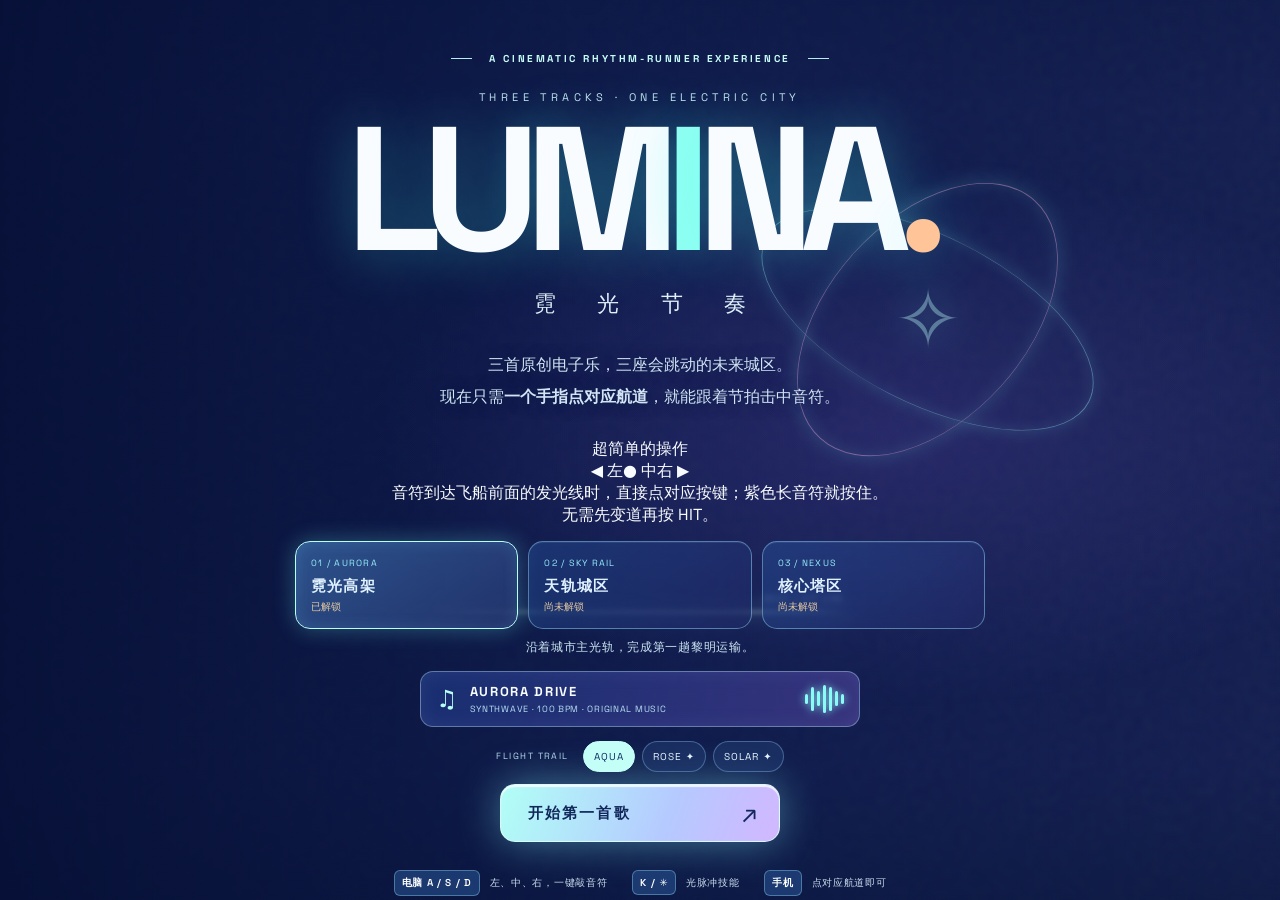
==== commit 87d40ca2: "ux(rhythm): replace two-step lane+HIT controls with clear one-tap left/middle/right instructions" ====
--- a/lumina-run/index.html
+++ b/lumina-run/index.html
@@ -33,12 +33,13 @@
 </div>
 <div id="beat-judge" class="hidden" aria-live="polite"><strong id="judge-word">PERFECT</strong><span id="judge-ms">± 00 ms</span></div>
 <div id="beat-line" aria-hidden="true"><div class="beatline-marker"></div><div class="beatline-label">BEAT / HIT LINE</div></div>
+<div id="lane-coach" class="hidden" aria-hidden="true"><span class="lane-coach-tag">下一个音符</span><strong id="lane-coach-text">准备开始</strong><span id="lane-coach-count">♪</span></div>
 <div id="notification" class="hidden" aria-live="polite"></div>
-<div id="hint" class="hidden" aria-live="polite">♪ 音符到达飞船前方判定线时，按 HIT！左右变道选择音符航道。</div>
+<div id="hint" class="hidden" aria-live="polite">♪ 手机只需点对应的左 / 中 / 右键，就能同时变道和击中音符。紫色长音符要按住。</div>
 <div id="touch" class="hidden" aria-label="手机操控按钮">
-  <div class="direction"><button id="left" aria-label="向左变道"><span>‹</span><small>LEFT</small></button><button id="right" aria-label="向右变道"><span>›</span><small>RIGHT</small></button></div>
-  <button id="beat-hit" aria-label="在节拍线上点击音符；长音符需要按住" class="beat-hit"><span>◎</span><strong>HIT</strong><small>跟着节拍点击</small></button>
-  <div class="pulse-stack"><div id="pulse-legend" class="pulse-legend">ON BEAT · DROP</div><button id="pulse" aria-label="BEAT DROP：在节拍上释放增强技能、清障并恢复同步能量"><span>✳</span><small>BEAT DROP</small><b id="pulse-charge">READY</b><i id="pulse-ring"></i></button></div>
+  <div class="direction"><button id="left" class="lane-pad" aria-label="左航道：点击击中音符，长按击中长音符"><span>◀</span><strong>左</strong><small>LEFT / A</small></button><button id="right" class="lane-pad" aria-label="右航道：点击击中音符，长按击中长音符"><span>▶</span><strong>右</strong><small>RIGHT / D</small></button></div>
+  <button id="beat-hit" class="beat-hit lane-pad" aria-label="中航道：点击击中音符，长按击中长音符"><span>●</span><strong>中</strong><small>MIDDLE / S</small></button>
+  <div class="pulse-stack"><div id="pulse-legend" class="pulse-legend">技能 · BEAT DROP</div><button id="pulse" aria-label="BEAT DROP：在节拍上释放增强技能、清障并恢复同步能量"><span>✳</span><small>BEAT DROP</small><b id="pulse-charge">READY</b><i id="pulse-ring"></i></button></div>
 </div>
 <div id="intro" class="overlay">
  <div class="intro-shine" aria-hidden="true"></div>
@@ -48,7 +49,12 @@
   <div class="subtitle-top">THREE TRACKS · ONE ELECTRIC CITY</div>
   <h1>LUM<span>I</span>NA<span class="dot">.</span></h1>
   <div class="cn-title">霓 光 节 奏</div>
-  <p class="story">三首原创电子乐，三座会跳动的未来城区。<br>跟随音符变道、敲击节奏，让霓虹与音乐一同爆发。</p>
+  <p class="story">三首原创电子乐，三座会跳动的未来城区。<br>现在只需<strong>一个手指点对应航道</strong>，就能跟着节拍击中音符。</p>
+  <div class="simple-guide" aria-label="手机简易操作说明">
+    <span class="guide-heading">超简单的操作</span>
+    <div class="simple-guide-pads"><span>◀ 左</span><span>● 中</span><span>右 ▶</span></div>
+    <div class="guide-caption">音符到达飞船前面的发光线时，直接点对应按键；紫色长音符就按住。<br>无需先变道再按 HIT。</div>
+  </div>
   <div id="stage-select" class="stage-select" aria-label="选择游戏关卡">
     <button class="stage-card is-selected" data-stage="0"><span>01 / AURORA</span><strong>霓光高架</strong><small>已解锁</small></button>
     <button class="stage-card" data-stage="1"><span>02 / SKY RAIL</span><strong>天轨城区</strong><small>尚未解锁</small></button>
@@ -58,7 +64,7 @@
   <div class="music-preview"><span class="music-symbol">♫</span><span><strong id="track-name">AURORA DRIVE</strong><small id="track-detail">SYNTHWAVE · 100 BPM · ORIGINAL MUSIC</small></span><div class="preview-bars"><i></i><i></i><i></i><i></i><i></i><i></i><i></i></div></div>
   <div class="trail-picker" aria-label="选择飞行器尾迹"><span>FLIGHT TRAIL</span><button data-trail="aqua" class="active">AQUA</button><button data-trail="rose">ROSE ✦</button><button data-trail="solar">SOLAR ✦</button></div>
   <button id="start" class="launch"><span id="launch-label">开始第一首歌</span><span class="launch-arrow">↗</span></button>
-  <div class="intro-guide"><span><b>← → / A D</b> 选择航道</span><span><b>SPACE / J / HIT</b> 跟拍敲音符</span><span><b>K / ✳</b> 节奏光脉冲</span><span><b>手机</b> 按左右键，再点中央 HIT</span></div>
+  <div class="intro-guide"><span><b>电脑 A / S / D</b> 左、中、右，一键敲音符</span><span><b>K / ✳</b> 光脉冲技能</span><span><b>手机</b> 点对应航道即可</span></div>
   <div class="intro-footer"><span>ORIGINAL 3D WORLD</span><span class="sep">✦</span><span>NO LOGIN · INSTANT PLAY</span><span class="sep">✦</span><span>PHONE · iPAD · DESKTOP</span></div>
  </div>
 </div>
@@ -84,7 +90,7 @@
 <div id="pause-screen" class="overlay hidden">
  <div class="pause-card">
   <div class="eyebrow">SYSTEM PAUSED</div><h2>光轨暂停</h2>
-  <p>星城的风还在等你。</p><p class="pulse-explainer"><strong>◎ HIT</strong>：在音符穿过光线时敲击（长音符需按住），按得越准，PERFECT 越多。<br><strong>✳ BEAT DROP</strong>：跟着鼓点释放，消除障碍并恢复同步能量，准确释放还能触发高能奖励。</p>
+  <p>星城的风还在等你。</p><p class="pulse-explainer"><strong>◀ 左 / ● 中 / 右 ▶</strong>：直接点音符所在航道，一次完成变道和击中。紫色长音符需按住。<br><strong>✳ BEAT DROP</strong>：右上角的技能键，清障并恢复能量；踩准鼓点额外加分。</p>
   <button class="launch" id="resume"><span>继续飞行</span><span class="launch-arrow">→</span></button>
   <button class="text-button" id="quit">返回主界面</button>
  </div>
--- a/lumina-run/style.css
+++ b/lumina-run/style.css
@@ -135,3 +135,75 @@
  #pulse-fx.on .pulse-wave{animation-duration:.3s!important}
  #world.feedback-impact,#world.feedback-pulse{animation-duration:.15s!important}
 }
+
+/* LUMINA 3.0 BEATSHIFT — music-driven arcade UI */
+#beat-screen-flash{position:fixed;inset:0;pointer-events:none;z-index:4;opacity:0;background:radial-gradient(ellipse at 50% 68%,rgba(145,255,249,.23),rgba(187,139,255,.10) 34%,transparent 72%);transition:opacity .13s}
+#beat-screen-flash.on{opacity:.66}
+.hud-center{min-width:145px}
+#beat-judge{position:fixed;z-index:15;left:50%;top:30%;transform:translate(-50%,-50%);display:flex;flex-direction:column;align-items:center;gap:4px;pointer-events:none;text-align:center;filter:drop-shadow(0 0 24px #77f7f5)}
+#beat-judge strong{font-size:clamp(32px,5.8vw,69px);font-weight:800;font-style:italic;letter-spacing:.07em;line-height:1;background:linear-gradient(120deg,#ffffff,#8fffff 46%,#f1c1ff);-webkit-background-clip:text;background-clip:text;color:transparent;text-shadow:0 0 48px #a5fffa65}
+#beat-judge span{font-size:12px;color:#fff;letter-spacing:.27em;text-shadow:0 2px 15px #5cc5fb}
+#beat-judge.burst{animation:beat-judge-pop .3s cubic-bezier(.2,1.3,.3,1)}
+@keyframes beat-judge-pop{0%{opacity:0;transform:translate(-50%,-35%) scale(.62)}100%{opacity:1;transform:translate(-50%,-50%) scale(1)}}
+#beat-judge.great strong{background-image:linear-gradient(100deg,#fff,#b6caff,#ffcdf6)}
+#beat-judge.good strong{background-image:linear-gradient(100deg,#fff,#ffe19c)}
+#beat-judge.miss strong{background-image:linear-gradient(100deg,#ffefef,#ff7eac)}
+#beat-line{position:fixed;z-index:6;left:50%;top:68%;transform:translate(-50%,-50%);width:min(420px,62vw);height:16px;pointer-events:none;opacity:.85}
+.beatline-marker{position:absolute;left:0;right:0;top:7px;height:2px;background:linear-gradient(90deg,transparent,#b8fff7 12%,#fff 50%,#b8fff7 88%,transparent);box-shadow:0 0 18px #b3fff8,0 0 32px #68ccff}
+.beatline-label{position:absolute;right:5px;top:-11px;font-size:8px;letter-spacing:.2em;color:#e2ffff;text-shadow:0 0 8px #9affff}
+.fever-meter{display:flex;justify-content:space-between;align-items:center;gap:11px;padding:0 6px 12px}
+#fever-label{font-size:10px;color:#f8e2bf;letter-spacing:.2em;white-space:nowrap}
+.fever-track{flex:1;max-width:220px;height:7px;border-radius:10px;background:#102e5da8;overflow:hidden;border:1px solid #b4e4fb60}
+#fever-fill{display:block;width:0;height:100%;background:linear-gradient(90deg,#7bfff3,#ffa4ee,#ffe89b);box-shadow:0 0 16px #b6faff;transition:width .18s}
+body.fever-active .hud-brand,body.fever-active .hud-center{filter:drop-shadow(0 0 24px #ff9fed)}
+body.fever-active #beat-line .beatline-marker{height:4px;background:linear-gradient(90deg,transparent,#ffed8a 24%,#fff 50%,#ffed8a 76%,transparent)}
+body.fever-active #beat-screen-flash{background:radial-gradient(ellipse at 50% 67%,#ffc3e747,transparent 55%)}
+.music-preview{width:min(440px,89vw);margin:14px auto;display:flex;align-items:center;gap:12px;text-align:left;padding:11px 15px;border:1px solid #c4ecff65;border-radius:13px;background:linear-gradient(115deg,#1e3a86aa,#493e93aa);box-shadow:inset 0 0 20px #a8baff18}
+.music-symbol{font-size:24px;color:#b7fff7}
+.music-preview>span:nth-child(2){display:flex;flex-direction:column;gap:3px;flex:1;min-width:0}
+.music-preview strong{font-size:13px;letter-spacing:.13em}
+.music-preview small{color:#b9e0f4;font-size:9px;letter-spacing:.08em}
+.preview-bars{display:flex;align-items:center;gap:3px;height:28px}
+.preview-bars i{width:3px;border-radius:5px;background:#8afbf4;box-shadow:0 0 9px #8ffdfa;animation:bar-bounce .7s ease-in-out infinite alternate;height:35%}
+.preview-bars i:nth-child(2),.preview-bars i:nth-child(5){height:85%;animation-delay:-.35s}
+.preview-bars i:nth-child(3),.preview-bars i:nth-child(6){height:52%;animation-delay:-.15s}
+.preview-bars i:nth-child(4){height:100%;animation-delay:-.4s}
+@keyframes bar-bounce{to{height:22%}}
+#touch .beat-hit{position:absolute!important;left:50%;right:auto!important;bottom:calc(clamp(82px,11dvh,112px) + env(safe-area-inset-bottom))!important;transform:translateX(-50%);width:clamp(91px,14vw,108px)!important;height:clamp(91px,14vw,108px)!important;border-radius:50%!important;z-index:2;display:flex;flex-direction:column;gap:2px!important;background:radial-gradient(circle at 34% 28%,rgba(231,255,253,.94),rgba(94,241,251,.9) 55%,rgba(83,139,245,.93))!important;border:3px solid #f7ffff!important;color:#0a316d!important;box-shadow:0 0 28px #b6ffffa3,0 0 52px #7bafff7a,inset 0 2px 12px #fff!important;touch-action:none}
+#touch .beat-hit span{font-size:30px!important;color:#1d4d89}
+#touch .beat-hit strong{font-size:23px;line-height:1;letter-spacing:.14em}
+#touch .beat-hit small{font-size:8px!important;color:#224d78!important;margin-top:0!important;letter-spacing:0}
+#touch .beat-hit:active,#touch .beat-hit.pressed{transform:translateX(-50%) scale(.94)!important;background:#fffbe1!important;box-shadow:0 0 48px #f8edc4!important}
+#touch #left,#touch #right{z-index:2}
+#pulse-legend{color:#c7e8ff}
+#touch #pulse small{font-size:8px!important}
+#touch #pulse b{font-size:9px!important}
+#touch .pulse-stack{right:max(18px,env(safe-area-inset-right))}
+#touch #pulse{width:76px!important;height:76px!important}
+#touch .pulse-legend{font-size:8px;white-space:normal;max-width:91px;text-align:center}
+.result-accuracy{display:block;font-size:11px;color:#ddfafa;letter-spacing:.09em;margin:12px auto;padding:10px 5px;border-top:1px solid #8cdded80;border-bottom:1px solid #8cdded80}
+@media(max-width:700px){
+ #beat-judge{top:29%}
+ #beat-judge strong{font-size:34px}
+ #beat-judge span{font-size:9px}
+ #beat-line{top:62%;width:68vw}
+ #touch .beat-hit{bottom:calc(clamp(86px,11dvh,118px) + env(safe-area-inset-bottom))!important;width:88px!important;height:88px!important}
+ #touch .beat-hit strong{font-size:20px}
+ #touch #pulse{width:73px!important;height:73px!important}
+ .music-preview{margin:8px auto;padding:8px 11px}
+ .music-preview strong{font-size:11px}
+ .music-preview small{font-size:8px}
+ .fever-meter{padding-bottom:7px}
+ #fever-label{font-size:8px}
+}
+@media(max-width:380px){#touch .beat-hit{width:77px!important;height:77px!important}#touch .beat-hit strong{font-size:17px}#touch #left,#touch #right{width:69px!important;height:69px!important}}
+@media(orientation:landscape) and (max-height:600px){
+ #touch .beat-hit{width:65px!important;height:65px!important;bottom:calc(46px + env(safe-area-inset-bottom))!important}
+ #touch .beat-hit span{font-size:19px!important}
+ #touch .beat-hit strong{font-size:16px}
+ #touch .beat-hit small{display:none}
+ #beat-judge{top:28%}
+ #beat-line{top:76%;width:33vw}
+ .music-preview{margin:3px auto;padding:4px 10px}
+ .preview-bars{height:18px}
+}
